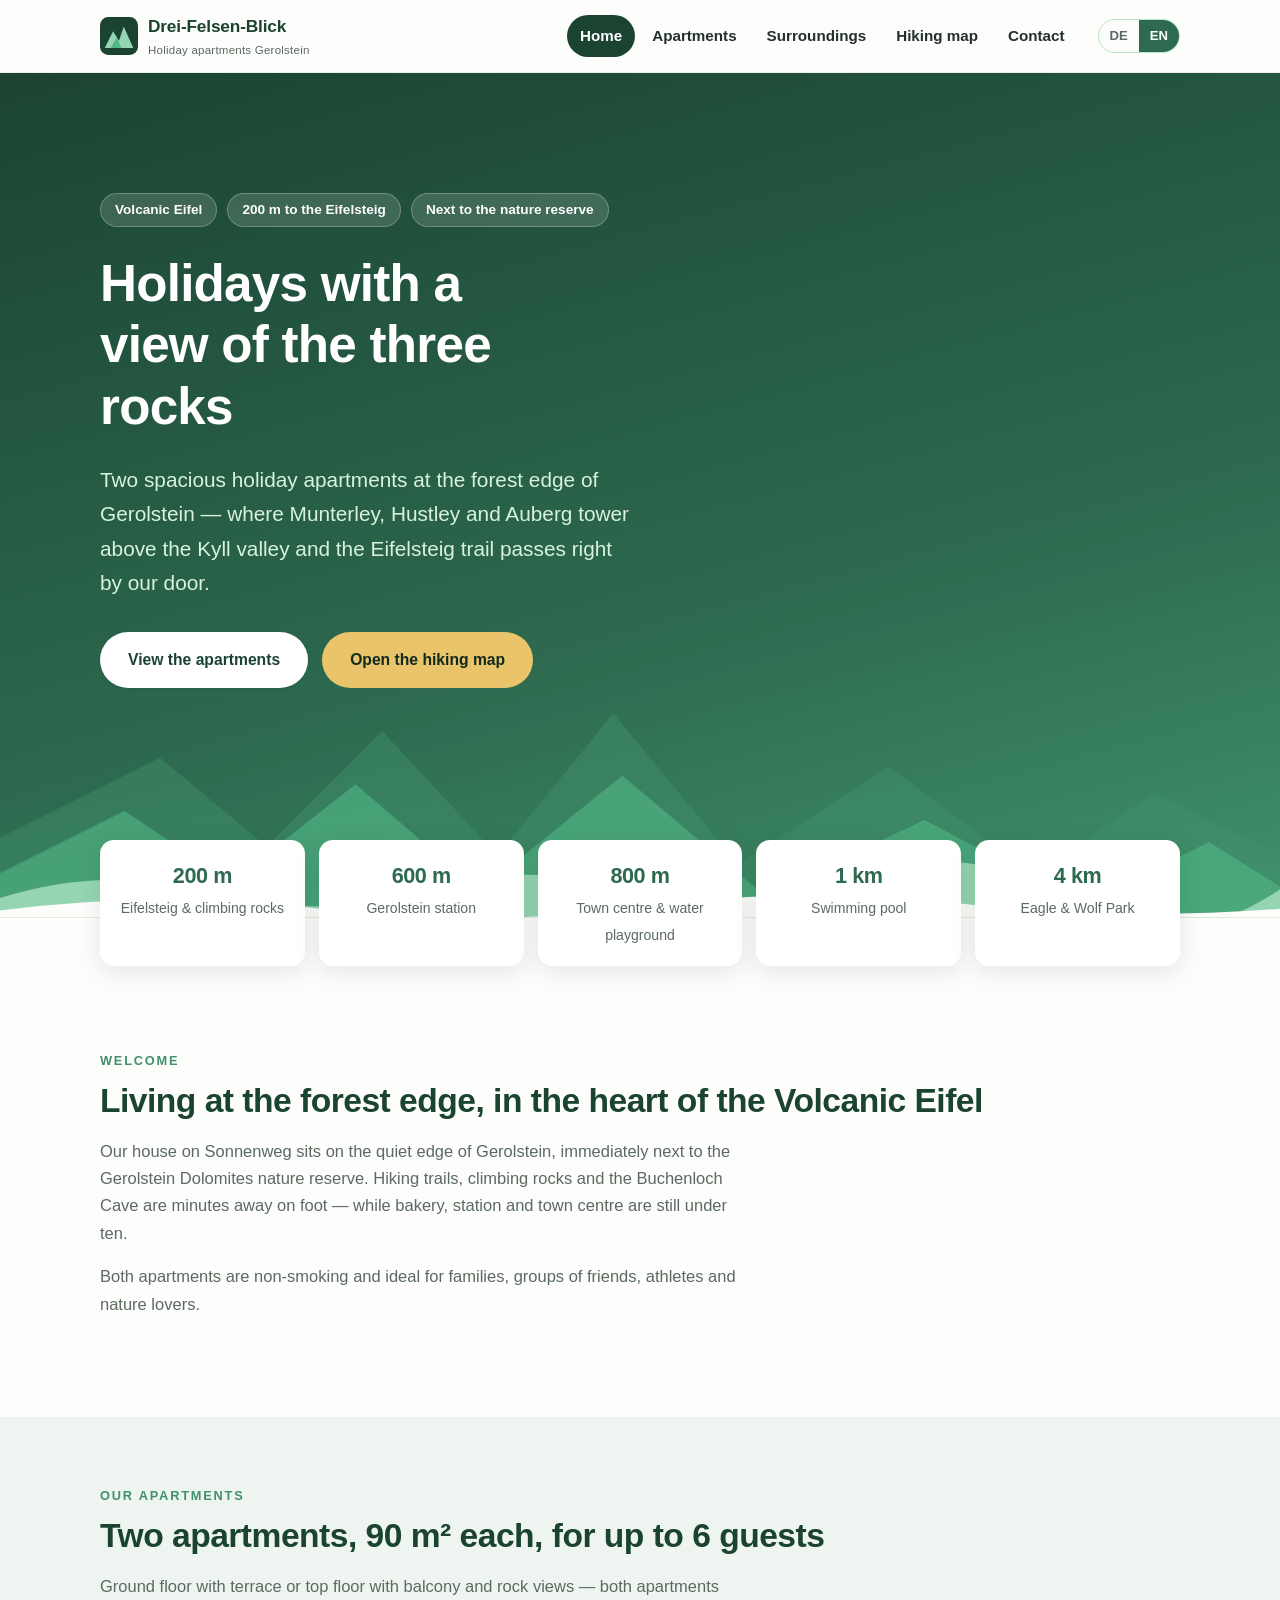
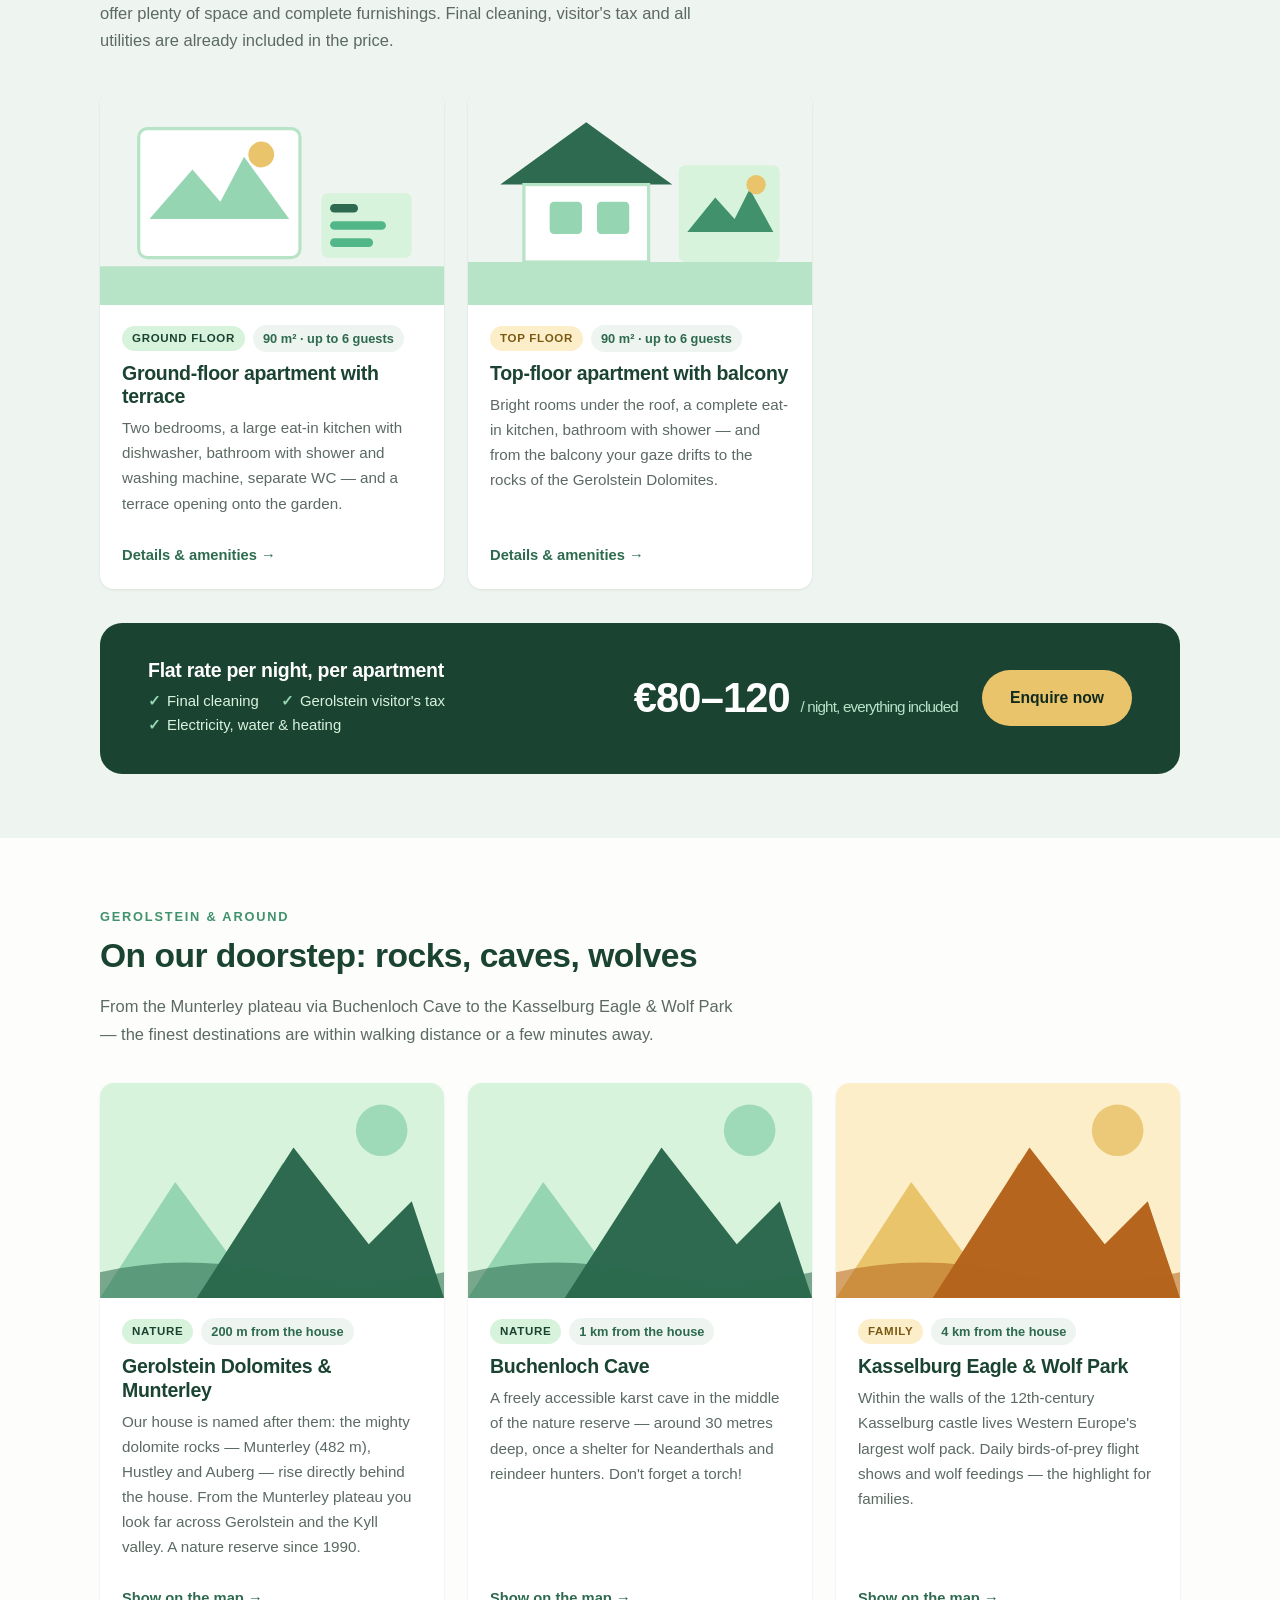
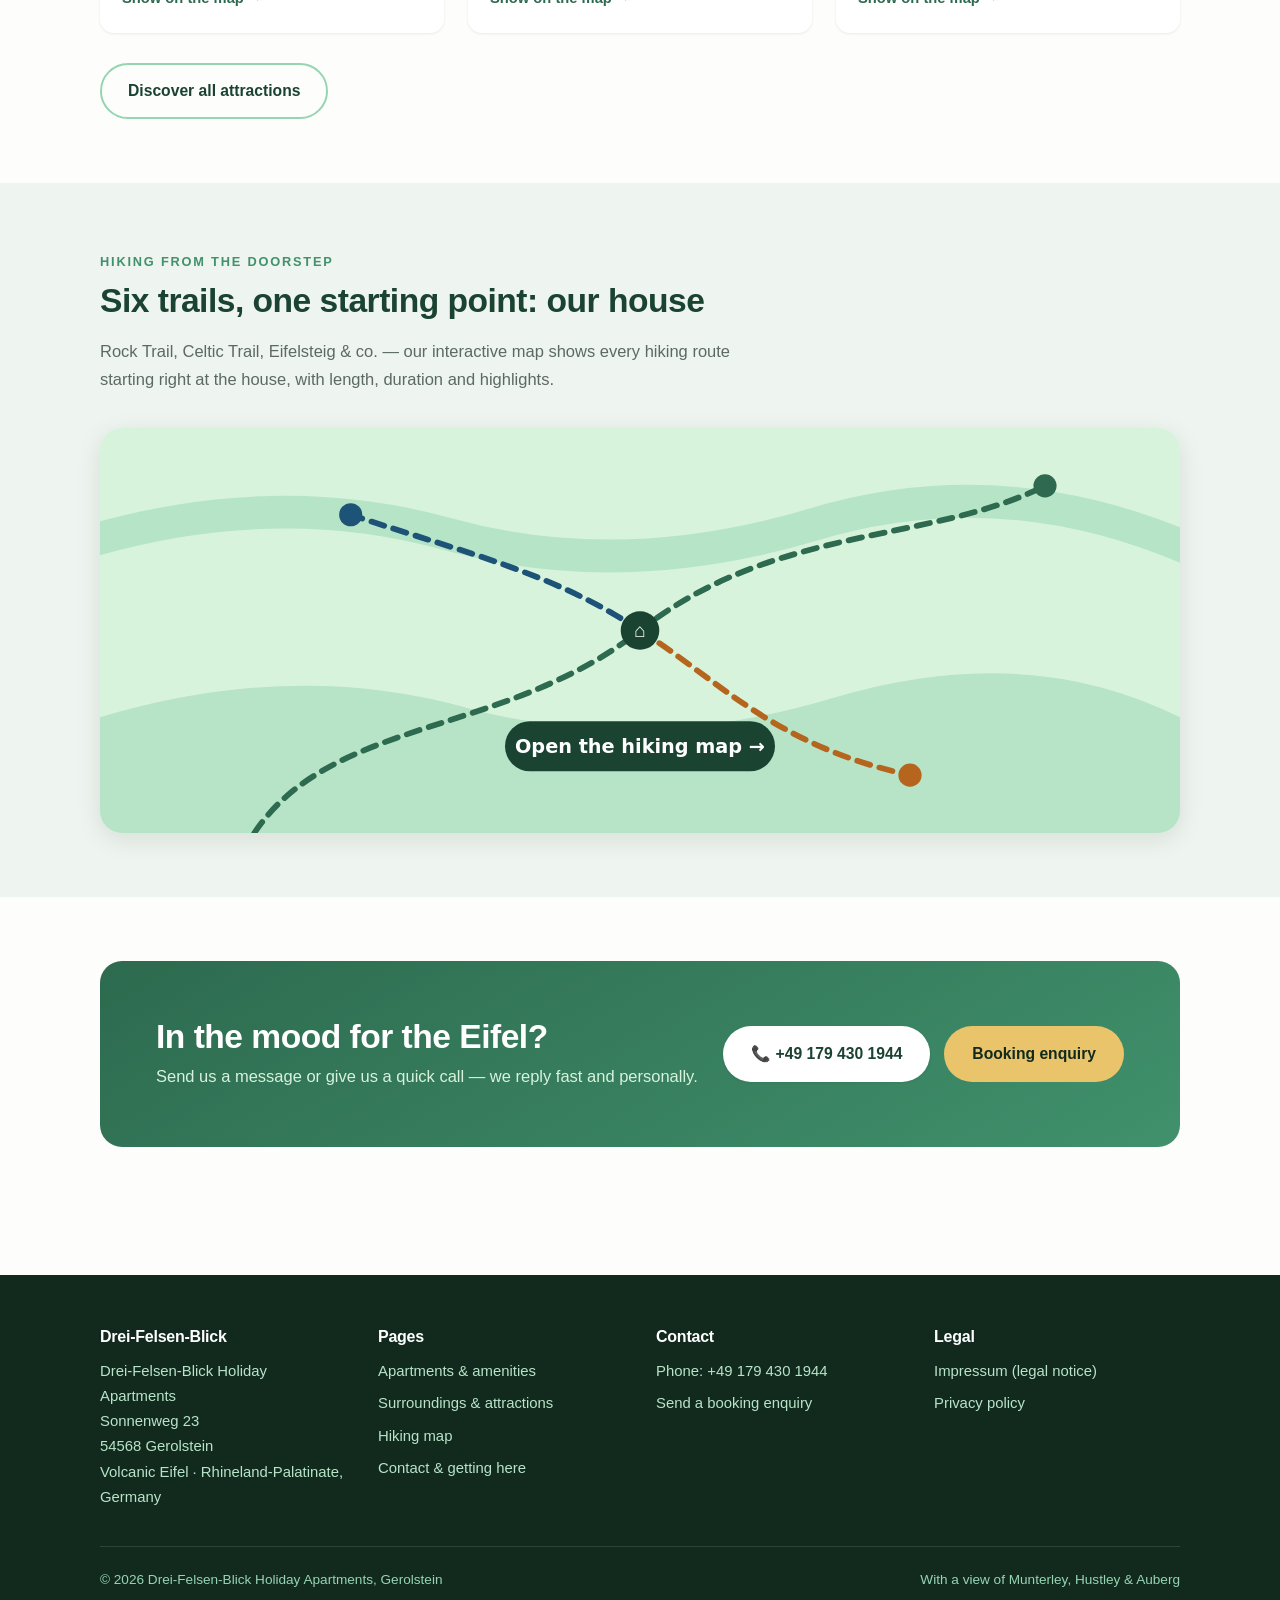
==== en/index.html @ bd25a384 "Redesign as bilingual green-themed static site with hiking map - Green nature design system (assets/" ====
<!DOCTYPE html>
<html lang="en">
<head>
<meta charset="utf-8">
<meta name="viewport" content="width=device-width, initial-scale=1">
<title>Drei-Felsen-Blick · Holiday Apartments Gerolstein / Volcanic Eifel</title>
<meta name="description" content="Two spacious holiday apartments (90 m² each, up to 6 guests) at the forest edge of Gerolstein — right next to the Gerolstein Dolomites nature reserve, 200 m from the Eifelsteig trail.">
<link rel="alternate" hreflang="de" href="../index.html">
<link rel="alternate" hreflang="en" href="index.html">
<link rel="icon" href="data:image/svg+xml,%3Csvg xmlns='http://www.w3.org/2000/svg' viewBox='0 0 32 32'%3E%3Crect width='32' height='32' rx='7' fill='%231b4332'/%3E%3Cpath d='M4 26 L11 12 L16 20 L20 8 L28 26 Z' fill='%2395d5b2'/%3E%3C/svg%3E">
<link rel="stylesheet" href="../assets/css/style.css">
</head>
<body>
<a class="skip-link" href="#main">Skip to content</a>

<header class="site-header">
  <div class="container header-inner">
    <a class="brand" href="index.html" aria-label="Drei-Felsen-Blick — home">
      <svg viewBox="0 0 32 32" aria-hidden="true"><rect width="32" height="32" rx="7" fill="#1b4332"/><path d="M4 26 L11 12 L16 20 L20 8 L28 26 Z" fill="#95d5b2"/><path d="M9 26 L14 17 L18 26 Z" fill="#52b788"/></svg>
      <span>Drei-Felsen-Blick<small>Holiday apartments Gerolstein</small></span>
    </a>
    <button class="nav-toggle" aria-label="Open menu" aria-expanded="false">
      <span></span><span></span><span></span>
    </button>
    <nav class="main-nav" aria-label="Main navigation">
      <a href="index.html" class="active">Home</a>
      <a href="apartments.html">Apartments</a>
      <a href="surroundings.html">Surroundings</a>
      <a href="hiking-map.html">Hiking map</a>
      <a href="contact.html">Contact</a>
    </nav>
    <div class="lang-switch" aria-label="Choose language">
      <a href="../index.html" lang="de" hreflang="de">DE</a>
      <span class="current">EN</span>
    </div>
  </div>
</header>

<main id="main">

  <!-- Hero -->
  <div class="hero">
    <div class="hero-inner">
      <div class="hero-badges">
        <span>Volcanic Eifel</span>
        <span>200 m to the Eifelsteig</span>
        <span>Next to the nature reserve</span>
      </div>
      <h1>Holidays with a view of the three rocks</h1>
      <p class="tagline">Two spacious holiday apartments at the forest edge of Gerolstein — where Munterley, Hustley and Auberg tower above the Kyll valley and the Eifelsteig trail passes right by our door.</p>
      <div class="hero-cta">
        <a class="btn btn-light" href="apartments.html">View the apartments</a>
        <a class="btn btn-sand" href="hiking-map.html">Open the hiking map</a>
      </div>
    </div>
    <div class="hero-scenery" aria-hidden="true">
      <svg viewBox="0 0 1440 300" preserveAspectRatio="xMidYMax slice">
        <path d="M0 300 L0 210 L180 120 L300 220 L430 90 L560 230 L690 70 L830 240 L1000 130 L1160 250 L1300 160 L1440 230 L1440 300 Z" fill="#40916c" opacity="0.45"/>
        <path d="M0 300 L0 250 L140 180 L260 260 L400 150 L540 270 L700 140 L860 275 L1040 190 L1220 285 L1360 215 L1440 265 L1440 300 Z" fill="#52b788" opacity="0.6"/>
        <path d="M0 300 L0 278 Q120 240 240 272 T480 268 T720 275 T960 262 T1200 278 T1440 268 L1440 300 Z" fill="#95d5b2"/>
        <path d="M0 300 L0 292 Q180 268 360 290 T720 288 T1080 284 T1440 290 L1440 300 Z" fill="#fdfdfb"/>
      </svg>
    </div>
  </div>

  <!-- Distances at a glance -->
  <section style="padding-top:0;">
    <div class="container">
      <div class="distance-strip">
        <div class="tile"><strong>200 m</strong><span>Eifelsteig &amp; climbing rocks</span></div>
        <div class="tile"><strong>600 m</strong><span>Gerolstein station</span></div>
        <div class="tile"><strong>800 m</strong><span>Town centre &amp; water playground</span></div>
        <div class="tile"><strong>1 km</strong><span>Swimming pool</span></div>
        <div class="tile"><strong>4 km</strong><span>Eagle &amp; Wolf Park</span></div>
      </div>
    </div>
  </section>

  <!-- Welcome -->
  <section style="padding-top:16px;">
    <div class="container">
      <span class="eyebrow">Welcome</span>
      <h2>Living at the forest edge, in the heart of the Volcanic Eifel</h2>
      <div class="section-intro">
        <p>Our house on Sonnenweg sits on the quiet edge of Gerolstein, immediately next to the Gerolstein Dolomites nature reserve. Hiking trails, climbing rocks and the Buchenloch Cave are minutes away on foot — while bakery, station and town centre are still under ten.</p>
        <p>Both apartments are non-smoking and ideal for families, groups of friends, athletes and nature lovers.</p>
      </div>
    </div>
  </section>

  <!-- Apartment teasers -->
  <section class="alt-bg">
    <div class="container">
      <span class="eyebrow">Our apartments</span>
      <h2>Two apartments, 90 m² each, for up to 6 guests</h2>
      <p class="section-intro">Ground floor with terrace or top floor with balcony and rock views — both apartments offer plenty of space and complete furnishings. Final cleaning, visitor's tax and all utilities are already included in the price.</p>
      <div class="card-grid" style="grid-template-columns:repeat(auto-fill,minmax(320px,1fr));">
        <article class="card">
          <div class="card-media">
            <svg viewBox="0 0 320 200" aria-label="Illustration: ground-floor apartment with terrace" role="img" preserveAspectRatio="xMidYMid slice">
              <rect width="320" height="200" fill="#eef4ef"/>
              <rect x="36" y="36" width="150" height="120" rx="8" fill="#fff" stroke="#b7e4c7" stroke-width="3"/>
              <path d="M46 120 L86 74 L112 104 L134 62 L176 120 Z" fill="#95d5b2"/>
              <circle cx="150" cy="60" r="12" fill="#e9c46a"/>
              <rect x="206" y="96" width="84" height="60" rx="6" fill="#d8f3dc"/>
              <rect x="214" y="106" width="26" height="8" rx="4" fill="#2d6a4f"/>
              <rect x="214" y="122" width="52" height="8" rx="4" fill="#52b788"/>
              <rect x="214" y="138" width="40" height="8" rx="4" fill="#52b788"/>
              <rect x="0" y="164" width="320" height="36" fill="#b7e4c7"/>
            </svg>
          </div>
          <div class="card-body">
            <div class="card-meta"><span class="badge natur">Ground floor</span><span class="distance-tag">90 m² · up to 6 guests</span></div>
            <h3>Ground-floor apartment with terrace</h3>
            <p>Two bedrooms, a large eat-in kitchen with dishwasher, bathroom with shower and washing machine, separate WC — and a terrace opening onto the garden.</p>
            <a class="card-link" href="apartments.html#ground-floor">Details &amp; amenities</a>
          </div>
        </article>
        <article class="card">
          <div class="card-media">
            <svg viewBox="0 0 320 200" aria-label="Illustration: top-floor apartment with balcony" role="img" preserveAspectRatio="xMidYMid slice">
              <rect width="320" height="200" fill="#eef4ef"/>
              <path d="M30 88 L110 30 L190 88 Z" fill="#2d6a4f"/>
              <rect x="52" y="88" width="116" height="72" fill="#fff" stroke="#b7e4c7" stroke-width="3"/>
              <rect x="76" y="104" width="30" height="30" rx="4" fill="#95d5b2"/>
              <rect x="120" y="104" width="30" height="30" rx="4" fill="#95d5b2"/>
              <rect x="196" y="70" width="94" height="90" rx="6" fill="#d8f3dc"/>
              <path d="M204 132 L230 100 L248 120 L262 92 L284 132 Z" fill="#40916c"/>
              <circle cx="268" cy="88" r="9" fill="#e9c46a"/>
              <rect x="0" y="160" width="320" height="40" fill="#b7e4c7"/>
            </svg>
          </div>
          <div class="card-body">
            <div class="card-meta"><span class="badge familie">Top floor</span><span class="distance-tag">90 m² · up to 6 guests</span></div>
            <h3>Top-floor apartment with balcony</h3>
            <p>Bright rooms under the roof, a complete eat-in kitchen, bathroom with shower — and from the balcony your gaze drifts to the rocks of the Gerolstein Dolomites.</p>
            <a class="card-link" href="apartments.html#top-floor">Details &amp; amenities</a>
          </div>
        </article>
      </div>
      <div style="margin-top:34px;">
        <div class="price-box">
          <div>
            <h3>Flat rate per night, per apartment</h3>
            <ul>
              <li>Final cleaning</li>
              <li>Gerolstein visitor's tax</li>
              <li>Electricity, water &amp; heating</li>
            </ul>
          </div>
          <div class="price">€80–120 <small>/ night, everything included</small></div>
          <a class="btn btn-sand" href="contact.html">Enquire now</a>
        </div>
      </div>
    </div>
  </section>

  <!-- Attractions teaser -->
  <section>
    <div class="container">
      <span class="eyebrow">Gerolstein &amp; around</span>
      <h2>On our doorstep: rocks, caves, wolves</h2>
      <p class="section-intro">From the Munterley plateau via Buchenloch Cave to the Kasselburg Eagle &amp; Wolf Park — the finest destinations are within walking distance or a few minutes away.</p>
      <div id="attraction-teaser"></div>
      <div style="margin-top:30px;">
        <a class="btn btn-outline" href="surroundings.html">Discover all attractions</a>
      </div>
    </div>
  </section>

  <!-- Hiking map teaser -->
  <section class="alt-bg">
    <div class="container">
      <span class="eyebrow">Hiking from the doorstep</span>
      <h2>Six trails, one starting point: our house</h2>
      <p class="section-intro">Rock Trail, Celtic Trail, Eifelsteig &amp; co. — our interactive map shows every hiking route starting right at the house, with length, duration and highlights.</p>
      <a class="map-teaser" href="hiking-map.html" aria-label="Open the interactive hiking map">
        <svg viewBox="0 0 1120 420" role="img" aria-label="Stylised hiking map" preserveAspectRatio="xMidYMid slice">
          <rect width="1120" height="420" fill="#d8f3dc"/>
          <path d="M0 300 Q200 240 380 290 T760 280 T1120 300 L1120 420 L0 420 Z" fill="#b7e4c7"/>
          <path d="M-20 120 Q180 60 360 110 T740 100 T1140 130" fill="none" stroke="#95d5b2" stroke-width="34" opacity="0.5"/>
          <path d="M160 420 C 240 300, 420 320, 560 210 S 860 120, 980 60" fill="none" stroke="#2d6a4f" stroke-width="6" stroke-dasharray="14 10" stroke-linecap="round"/>
          <path d="M560 210 C 640 260, 700 330, 840 360" fill="none" stroke="#b5651d" stroke-width="6" stroke-dasharray="14 10" stroke-linecap="round"/>
          <path d="M560 210 C 470 150, 380 130, 260 90" fill="none" stroke="#1e5378" stroke-width="6" stroke-dasharray="14 10" stroke-linecap="round"/>
          <circle cx="560" cy="210" r="20" fill="#1b4332"/>
          <text x="560" y="217" text-anchor="middle" font-size="20" fill="#fff">⌂</text>
          <circle cx="980" cy="60" r="12" fill="#2d6a4f"/>
          <circle cx="840" cy="360" r="12" fill="#b5651d"/>
          <circle cx="260" cy="90" r="12" fill="#1e5378"/>
          <g transform="translate(560,330)">
            <rect x="-140" y="-26" width="280" height="52" rx="26" fill="#1b4332"/>
            <text x="0" y="7" text-anchor="middle" font-size="20" font-weight="700" fill="#fff" font-family="system-ui, sans-serif">Open the hiking map →</text>
          </g>
        </svg>
      </a>
    </div>
  </section>

  <!-- Contact CTA -->
  <section>
    <div class="container">
      <div class="cta-band">
        <div>
          <h2>In the mood for the Eifel?</h2>
          <p>Send us a message or give us a quick call — we reply fast and personally.</p>
        </div>
        <div style="display:flex;gap:14px;flex-wrap:wrap;">
          <a class="btn btn-light" href="tel:+491794301944">📞 +49 179 430 1944</a>
          <a class="btn btn-sand" href="contact.html">Booking enquiry</a>
        </div>
      </div>
    </div>
  </section>

</main>

<footer class="site-footer">
  <div class="container">
    <div class="footer-grid">
      <div>
        <h4>Drei-Felsen-Blick</h4>
        <address>
          Drei-Felsen-Blick Holiday Apartments<br>
          Sonnenweg 23<br>
          54568 Gerolstein<br>
          Volcanic Eifel · Rhineland-Palatinate, Germany
        </address>
      </div>
      <div>
        <h4>Pages</h4>
        <ul>
          <li><a href="apartments.html">Apartments &amp; amenities</a></li>
          <li><a href="surroundings.html">Surroundings &amp; attractions</a></li>
          <li><a href="hiking-map.html">Hiking map</a></li>
          <li><a href="contact.html">Contact &amp; getting here</a></li>
        </ul>
      </div>
      <div>
        <h4>Contact</h4>
        <ul>
          <li><a href="tel:+491794301944">Phone: +49 179 430 1944</a></li>
          <li><a href="contact.html">Send a booking enquiry</a></li>
        </ul>
      </div>
      <div>
        <h4>Legal</h4>
        <ul>
          <li><a href="../impressum.html">Impressum (legal notice)</a></li>
          <li><a href="../datenschutz.html">Privacy policy</a></li>
        </ul>
      </div>
    </div>
    <div class="footer-bottom">
      <span>© <span data-year>2026</span> Drei-Felsen-Blick Holiday Apartments, Gerolstein</span>
      <span>With a view of Munterley, Hustley &amp; Auberg</span>
    </div>
  </div>
</footer>

<script src="../assets/js/data.js"></script>
<script src="../assets/js/main.js"></script>
<script>
  renderAttractions("attraction-teaser", "hiking-map.html", ["dolomiten", "kasselburg", "buchenloch"], false);
</script>
</body>
</html>
---- assets/css/style.css ----
/* ==========================================================================
   Drei-Felsen-Blick — Design System
   Green nature theme · no external fonts · mobile-first
   ========================================================================== */

:root {
  /* Farbwelt */
  --forest-950: #122a1e;
  --forest-900: #1b4332;
  --forest-700: #2d6a4f;
  --forest-600: #40916c;
  --forest-500: #52b788;
  --forest-300: #95d5b2;
  --forest-200: #b7e4c7;
  --forest-100: #d8f3dc;
  --sage-50:   #f3f7f4;
  --sage-100:  #eef4ef;
  --sand-400:  #e9c46a;
  --sand-500:  #d4a941;
  --stone-700: #4a5450;
  --stone-500: #6b7671;
  --paper:     #fdfdfb;

  --text:       #22312a;
  --text-muted: #5b6a62;

  --font-sans: -apple-system, BlinkMacSystemFont, "Segoe UI", Roboto,
               "Helvetica Neue", Arial, sans-serif;

  --radius-s: 8px;
  --radius-m: 14px;
  --radius-l: 22px;

  --shadow-s: 0 1px 3px rgba(18, 42, 30, 0.08);
  --shadow-m: 0 6px 24px rgba(18, 42, 30, 0.10);
  --shadow-l: 0 16px 48px rgba(18, 42, 30, 0.16);

  --container: 1120px;
  --header-h: 72px;
}

/* --------------------------------------------------------------------------
   Reset & Basis
   -------------------------------------------------------------------------- */
*, *::before, *::after { box-sizing: border-box; }

html { scroll-behavior: smooth; scroll-padding-top: calc(var(--header-h) + 16px); }

body {
  margin: 0;
  font-family: var(--font-sans);
  font-size: 16.5px;
  line-height: 1.65;
  color: var(--text);
  background: var(--paper);
  -webkit-font-smoothing: antialiased;
}

img, svg { max-width: 100%; display: block; }

h1, h2, h3, h4 {
  line-height: 1.2;
  color: var(--forest-900);
  margin: 0 0 0.5em;
  letter-spacing: -0.015em;
}
h1 { font-size: clamp(2rem, 5vw, 3.2rem); }
h2 { font-size: clamp(1.5rem, 3.4vw, 2.1rem); }
h3 { font-size: 1.22rem; }

p { margin: 0 0 1em; }
a { color: var(--forest-700); }
a:hover { color: var(--forest-600); }

.container {
  max-width: var(--container);
  margin: 0 auto;
  padding: 0 20px;
}

section { padding: 64px 0; }

.section-intro {
  max-width: 640px;
  color: var(--text-muted);
  margin-bottom: 2.2rem;
}

.eyebrow {
  display: inline-block;
  font-size: 0.8rem;
  font-weight: 700;
  letter-spacing: 0.14em;
  text-transform: uppercase;
  color: var(--forest-600);
  margin-bottom: 0.6rem;
}

.alt-bg { background: var(--sage-100); }

/* --------------------------------------------------------------------------
   Header & Navigation
   -------------------------------------------------------------------------- */
.site-header {
  position: sticky;
  top: 0;
  z-index: 1100;
  background: rgba(253, 253, 251, 0.92);
  backdrop-filter: blur(10px);
  border-bottom: 1px solid rgba(27, 67, 50, 0.08);
}

.header-inner {
  height: var(--header-h);
  display: flex;
  align-items: center;
  gap: 20px;
}

.brand {
  display: flex;
  align-items: center;
  gap: 10px;
  text-decoration: none;
  color: var(--forest-900);
  font-weight: 800;
  font-size: 1.08rem;
  letter-spacing: -0.01em;
  margin-right: auto;
  white-space: nowrap;
}
.brand svg { width: 38px; height: 38px; flex: none; }
.brand small {
  display: block;
  font-weight: 500;
  font-size: 0.72rem;
  color: var(--text-muted);
  letter-spacing: 0.02em;
}

.main-nav { display: flex; align-items: center; gap: 4px; }
.main-nav a {
  text-decoration: none;
  color: var(--text);
  font-weight: 600;
  font-size: 0.95rem;
  padding: 8px 13px;
  border-radius: 999px;
  transition: background 0.15s ease, color 0.15s ease;
}
.main-nav a:hover { background: var(--forest-100); color: var(--forest-900); }
.main-nav a.active { background: var(--forest-900); color: #fff; }

.lang-switch {
  display: flex;
  align-items: center;
  border: 1.5px solid var(--forest-200);
  border-radius: 999px;
  overflow: hidden;
  flex: none;
}
.lang-switch a, .lang-switch span {
  padding: 5px 11px;
  font-size: 0.82rem;
  font-weight: 700;
  text-decoration: none;
  color: var(--text-muted);
}
.lang-switch .current { background: var(--forest-700); color: #fff; }

.nav-toggle {
  display: none;
  background: none;
  border: 0;
  padding: 10px;
  cursor: pointer;
}
.nav-toggle span {
  display: block;
  width: 24px;
  height: 2.5px;
  border-radius: 2px;
  background: var(--forest-900);
  margin: 5px 0;
  transition: transform 0.2s ease, opacity 0.2s ease;
}

@media (max-width: 900px) {
  .nav-toggle { display: block; }
  .main-nav {
    position: absolute;
    top: var(--header-h);
    left: 0;
    right: 0;
    flex-direction: column;
    align-items: stretch;
    background: var(--paper);
    border-bottom: 1px solid rgba(27, 67, 50, 0.1);
    box-shadow: var(--shadow-m);
    padding: 12px 20px 18px;
    display: none;
  }
  .main-nav.open { display: flex; }
  .main-nav a { padding: 12px 14px; border-radius: var(--radius-s); }
  body.nav-open .nav-toggle span:nth-child(1) { transform: translateY(7.5px) rotate(45deg); }
  body.nav-open .nav-toggle span:nth-child(2) { opacity: 0; }
  body.nav-open .nav-toggle span:nth-child(3) { transform: translateY(-7.5px) rotate(-45deg); }
}

@media (max-width: 480px) {
  .header-inner { gap: 10px; }
  .brand small { display: none; }
}

/* --------------------------------------------------------------------------
   Buttons
   -------------------------------------------------------------------------- */
.btn {
  display: inline-flex;
  align-items: center;
  gap: 8px;
  padding: 13px 26px;
  border-radius: 999px;
  font-weight: 700;
  font-size: 0.98rem;
  text-decoration: none;
  border: 2px solid transparent;
  cursor: pointer;
  transition: transform 0.12s ease, box-shadow 0.12s ease, background 0.15s ease;
}
.btn:hover { transform: translateY(-1px); }

.btn-primary { background: var(--forest-700); color: #fff; box-shadow: var(--shadow-s); }
.btn-primary:hover { background: var(--forest-600); color: #fff; box-shadow: var(--shadow-m); }

.btn-light { background: #fff; color: var(--forest-900); box-shadow: var(--shadow-s); }
.btn-light:hover { color: var(--forest-700); box-shadow: var(--shadow-m); }

.btn-outline { border-color: var(--forest-300); color: var(--forest-900); background: transparent; }
.btn-outline:hover { background: var(--forest-100); color: var(--forest-900); }

.btn-sand { background: var(--sand-400); color: var(--forest-950); }
.btn-sand:hover { background: var(--sand-500); color: var(--forest-950); }

/* --------------------------------------------------------------------------
   Hero
   -------------------------------------------------------------------------- */
.hero {
  position: relative;
  color: #fff;
  background: linear-gradient(165deg, var(--forest-900) 0%, var(--forest-700) 62%, var(--forest-600) 100%);
  overflow: hidden;
  padding: 0;
}
.hero-inner {
  position: relative;
  z-index: 2;
  padding: clamp(64px, 10vw, 120px) 20px clamp(150px, 20vw, 230px);
  max-width: var(--container);
  margin: 0 auto;
}
.hero h1 { color: #fff; max-width: 15ch; }
.hero .tagline {
  font-size: clamp(1.05rem, 2vw, 1.3rem);
  max-width: 46ch;
  color: var(--forest-100);
  margin-bottom: 2rem;
}
.hero-cta { display: flex; flex-wrap: wrap; gap: 14px; }
.hero-scenery {
  position: absolute;
  inset: auto 0 0 0;
  z-index: 1;
  pointer-events: none;
}
.hero-scenery svg { width: 100%; height: auto; display: block; }

.hero-badges {
  display: flex;
  flex-wrap: wrap;
  gap: 10px;
  margin-bottom: 1.6rem;
}
.hero-badges span {
  background: rgba(255, 255, 255, 0.14);
  border: 1px solid rgba(255, 255, 255, 0.25);
  padding: 5px 14px;
  border-radius: 999px;
  font-size: 0.85rem;
  font-weight: 600;
}

/* Kompakter Seitenkopf für Unterseiten */
.page-hero {
  background: linear-gradient(160deg, var(--forest-900), var(--forest-700));
  color: #fff;
  padding: 56px 0 48px;
}
.page-hero h1 { color: #fff; margin-bottom: 0.3em; }
.page-hero p { color: var(--forest-100); max-width: 60ch; margin: 0; }

/* --------------------------------------------------------------------------
   Distanz-Leiste ("Alles in der Nähe")
   -------------------------------------------------------------------------- */
.distance-strip {
  display: grid;
  grid-template-columns: repeat(auto-fit, minmax(150px, 1fr));
  gap: 14px;
  margin-top: -78px;
  position: relative;
  z-index: 3;
}
.distance-strip .tile {
  background: #fff;
  border-radius: var(--radius-m);
  box-shadow: var(--shadow-m);
  padding: 18px 16px;
  text-align: center;
}
.distance-strip .tile strong {
  display: block;
  font-size: 1.35rem;
  color: var(--forest-700);
  letter-spacing: -0.02em;
}
.distance-strip .tile span { font-size: 0.88rem; color: var(--text-muted); }

/* --------------------------------------------------------------------------
   Karten / Grids
   -------------------------------------------------------------------------- */
.card-grid {
  display: grid;
  gap: 24px;
  grid-template-columns: repeat(auto-fill, minmax(300px, 1fr));
}

.card {
  background: #fff;
  border-radius: var(--radius-m);
  box-shadow: var(--shadow-s);
  overflow: hidden;
  display: flex;
  flex-direction: column;
  transition: transform 0.15s ease, box-shadow 0.15s ease;
}
.card:hover { transform: translateY(-3px); box-shadow: var(--shadow-m); }

.card-media { aspect-ratio: 16 / 10; position: relative; overflow: hidden; }
.card-media svg, .card-media img { width: 100%; height: 100%; object-fit: cover; }

.card-body { padding: 20px 22px 22px; display: flex; flex-direction: column; flex: 1; }
.card-body h3 { margin-bottom: 0.35em; }
.card-body p { color: var(--text-muted); font-size: 0.95rem; flex: 1; }

.card-meta {
  display: flex;
  flex-wrap: wrap;
  gap: 8px;
  margin-bottom: 10px;
  align-items: center;
}

.badge {
  display: inline-block;
  font-size: 0.72rem;
  font-weight: 700;
  letter-spacing: 0.06em;
  text-transform: uppercase;
  padding: 3px 10px;
  border-radius: 999px;
  background: var(--forest-100);
  color: var(--forest-900);
}
.badge.natur   { background: var(--forest-100); color: var(--forest-900); }
.badge.familie { background: #fdeeca; color: #7a5a12; }
.badge.kultur  { background: #e6e2f5; color: #453a78; }
.badge.aktiv   { background: #dcecf7; color: #1e5378; }

.distance-tag {
  font-size: 0.8rem;
  font-weight: 600;
  color: var(--forest-700);
  background: var(--sage-100);
  padding: 3px 10px;
  border-radius: 999px;
  white-space: nowrap;
}

.card-link {
  font-weight: 700;
  font-size: 0.92rem;
  text-decoration: none;
  margin-top: 12px;
}
.card-link::after { content: " →"; }

/* Filter-Pillen (Umgebung) */
.filter-bar { display: flex; flex-wrap: wrap; gap: 10px; margin-bottom: 28px; }
.filter-bar button {
  border: 1.5px solid var(--forest-200);
  background: #fff;
  color: var(--forest-900);
  font-weight: 600;
  font-size: 0.9rem;
  font-family: inherit;
  padding: 8px 18px;
  border-radius: 999px;
  cursor: pointer;
  transition: background 0.15s ease;
}
.filter-bar button:hover { background: var(--forest-100); }
.filter-bar button.active { background: var(--forest-900); border-color: var(--forest-900); color: #fff; }

/* --------------------------------------------------------------------------
   Wohnungen
   -------------------------------------------------------------------------- */
.apartment {
  display: grid;
  gap: 36px;
  align-items: start;
  grid-template-columns: 1fr;
}
@media (min-width: 880px) {
  .apartment { grid-template-columns: 1.05fr 0.95fr; }
  .apartment.flip > .apartment-media { order: 2; }
}
.apartment-media {
  border-radius: var(--radius-l);
  overflow: hidden;
  box-shadow: var(--shadow-m);
}
.apartment-media svg, .apartment-media img { width: 100%; height: auto; }

.facts-row { display: flex; flex-wrap: wrap; gap: 10px; margin: 14px 0 20px; }
.facts-row span {
  background: var(--sage-100);
  border-radius: 999px;
  padding: 6px 15px;
  font-size: 0.88rem;
  font-weight: 600;
  color: var(--forest-900);
}

.amenities {
  list-style: none;
  margin: 0 0 22px;
  padding: 0;
  display: grid;
  gap: 9px 20px;
  grid-template-columns: repeat(auto-fit, minmax(215px, 1fr));
}
.amenities li { display: flex; gap: 10px; align-items: baseline; font-size: 0.96rem; }
.amenities li::before {
  content: "✓";
  color: var(--forest-600);
  font-weight: 800;
  flex: none;
}

/* Preisbox */
.price-box {
  background: var(--forest-900);
  color: #fff;
  border-radius: var(--radius-l);
  padding: 36px clamp(24px, 4vw, 48px);
  display: grid;
  gap: 24px;
  align-items: center;
}
@media (min-width: 780px) { .price-box { grid-template-columns: auto 1fr auto; } }
.price-box h3 { color: #fff; margin: 0; }
.price-box .price {
  font-size: clamp(1.9rem, 4vw, 2.6rem);
  font-weight: 800;
  letter-spacing: -0.02em;
  white-space: nowrap;
}
.price-box .price small { font-size: 0.95rem; font-weight: 500; color: var(--forest-200); }
.price-box ul { margin: 6px 0 0; padding: 0; list-style: none; color: var(--forest-100); font-size: 0.93rem; }
.price-box ul li { display: inline-flex; align-items: baseline; gap: 6px; margin-right: 18px; }
.price-box ul li::before { content: "✓"; color: var(--forest-300); font-weight: 800; }

/* Galerie */
.gallery-grid {
  display: grid;
  gap: 14px;
  grid-template-columns: repeat(auto-fill, minmax(220px, 1fr));
}
.gallery-grid figure {
  margin: 0;
  border-radius: var(--radius-m);
  overflow: hidden;
  box-shadow: var(--shadow-s);
  background: #fff;
}
.gallery-grid figure > * { aspect-ratio: 4 / 3; width: 100%; object-fit: cover; }
.gallery-grid figcaption {
  aspect-ratio: auto;
  font-size: 0.82rem;
  color: var(--text-muted);
  padding: 8px 12px 10px;
}

/* --------------------------------------------------------------------------
   Wanderkarte
   -------------------------------------------------------------------------- */
.map-layout {
  display: grid;
  gap: 22px;
  grid-template-columns: 1fr;
}
@media (min-width: 1000px) {
  .map-layout { grid-template-columns: 360px 1fr; align-items: start; }
  .map-stage { position: sticky; top: calc(var(--header-h) + 16px); }
}

.map-stage {
  border-radius: var(--radius-l);
  overflow: hidden;
  box-shadow: var(--shadow-m);
  background: var(--forest-100);
}
#map { height: min(72vh, 680px); min-height: 420px; width: 100%; }

.map-note {
  font-size: 0.82rem;
  color: var(--text-muted);
  padding: 10px 16px;
  background: #fff;
  border-top: 1px solid var(--sage-100);
}

.route-list { display: flex; flex-direction: column; gap: 12px; }

.route-card {
  background: #fff;
  border: 1.5px solid transparent;
  border-radius: var(--radius-m);
  box-shadow: var(--shadow-s);
  padding: 16px 18px;
  cursor: pointer;
  transition: border-color 0.15s ease, box-shadow 0.15s ease;
}
.route-card:hover { box-shadow: var(--shadow-m); }
.route-card.active { border-color: var(--route-color, var(--forest-600)); }

.route-card-head { display: flex; align-items: center; gap: 10px; }
.route-swatch {
  width: 14px; height: 14px;
  border-radius: 4px;
  flex: none;
  background: var(--route-color, var(--forest-600));
}
.route-card-head h3 { margin: 0; font-size: 1.02rem; flex: 1; }
.route-card-head input { width: 18px; height: 18px; accent-color: var(--forest-700); cursor: pointer; }

.route-stats {
  display: flex;
  flex-wrap: wrap;
  gap: 6px 14px;
  font-size: 0.82rem;
  font-weight: 600;
  color: var(--text-muted);
  margin: 8px 0 6px;
}
.route-card p { font-size: 0.88rem; color: var(--text-muted); margin: 0; }
.route-card .route-gpx { font-size: 0.82rem; font-weight: 700; }

.difficulty { display: inline-block; padding: 1px 9px; border-radius: 999px; font-size: 0.75rem; }
.difficulty.leicht  { background: var(--forest-100); color: var(--forest-900); }
.difficulty.mittel  { background: #fdeeca; color: #7a5a12; }

/* Marker-Popups */
.leaflet-popup-content-wrapper { border-radius: var(--radius-s); box-shadow: var(--shadow-m); }
.leaflet-popup-content { font-family: var(--font-sans); font-size: 0.9rem; line-height: 1.5; }
.leaflet-popup-content h4 { margin: 0 0 4px; font-size: 1rem; color: var(--forest-900); }
.leaflet-popup-content .distance-tag { display: inline-block; margin-bottom: 6px; }

.house-marker {
  background: var(--forest-700);
  border: 3px solid #fff;
  border-radius: 50% 50% 50% 4px;
  box-shadow: var(--shadow-m);
}

.poi-marker {
  border-radius: 50%;
  border: 2.5px solid #fff;
  box-shadow: var(--shadow-s);
}

/* Statische Kartenvorschau (Startseite) */
.map-teaser {
  position: relative;
  border-radius: var(--radius-l);
  overflow: hidden;
  box-shadow: var(--shadow-m);
  display: block;
}
.map-teaser svg { width: 100%; height: auto; display: block; }

/* --------------------------------------------------------------------------
   Kontakt
   -------------------------------------------------------------------------- */
.contact-grid {
  display: grid;
  gap: 24px;
  grid-template-columns: repeat(auto-fit, minmax(260px, 1fr));
}
.contact-card {
  background: #fff;
  border-radius: var(--radius-m);
  box-shadow: var(--shadow-s);
  padding: 26px 26px 28px;
}
.contact-card h3 { display: flex; align-items: center; gap: 10px; }
.contact-card .big-link {
  font-size: 1.25rem;
  font-weight: 800;
  text-decoration: none;
  word-break: break-word;
}
.contact-card address { font-style: normal; color: var(--text-muted); }

/* --------------------------------------------------------------------------
   CTA-Band & Footer
   -------------------------------------------------------------------------- */
.cta-band {
  background: linear-gradient(150deg, var(--forest-700), var(--forest-600));
  color: #fff;
  border-radius: var(--radius-l);
  padding: clamp(32px, 5vw, 56px);
  display: flex;
  flex-wrap: wrap;
  align-items: center;
  justify-content: space-between;
  gap: 24px;
}
.cta-band h2 { color: #fff; margin: 0 0 6px; }
.cta-band p { color: var(--forest-100); margin: 0; }

.site-footer {
  background: var(--forest-950);
  color: var(--forest-200);
  margin-top: 64px;
  padding: 52px 0 32px;
  font-size: 0.93rem;
}
.footer-grid {
  display: grid;
  gap: 32px;
  grid-template-columns: repeat(auto-fit, minmax(220px, 1fr));
  margin-bottom: 36px;
}
.site-footer h4 { color: #fff; font-size: 1rem; margin-bottom: 0.8em; }
.site-footer a { color: var(--forest-200); text-decoration: none; }
.site-footer a:hover { color: #fff; }
.site-footer ul { list-style: none; margin: 0; padding: 0; display: grid; gap: 8px; }
.site-footer address { font-style: normal; line-height: 1.7; }
.footer-bottom {
  border-top: 1px solid rgba(255, 255, 255, 0.12);
  padding-top: 22px;
  display: flex;
  flex-wrap: wrap;
  gap: 12px;
  justify-content: space-between;
  font-size: 0.85rem;
  color: var(--forest-300);
}

/* --------------------------------------------------------------------------
   Sonstiges
   -------------------------------------------------------------------------- */
.placeholder-note {
  background: var(--forest-100);
  border-left: 4px solid var(--forest-600);
  border-radius: var(--radius-s);
  padding: 14px 18px;
  font-size: 0.9rem;
  color: var(--forest-900);
  margin: 20px 0;
}

.legal-page { max-width: 760px; }
.legal-page h2 { margin-top: 1.8em; }

.skip-link {
  position: absolute;
  left: -9999px;
  top: 0;
  background: var(--forest-900);
  color: #fff;
  padding: 10px 18px;
  z-index: 2000;
  border-radius: 0 0 var(--radius-s) 0;
}
.skip-link:focus { left: 0; color: #fff; }

@media (prefers-reduced-motion: reduce) {
  html { scroll-behavior: auto; }
  .card, .btn, .route-card { transition: none; }
}
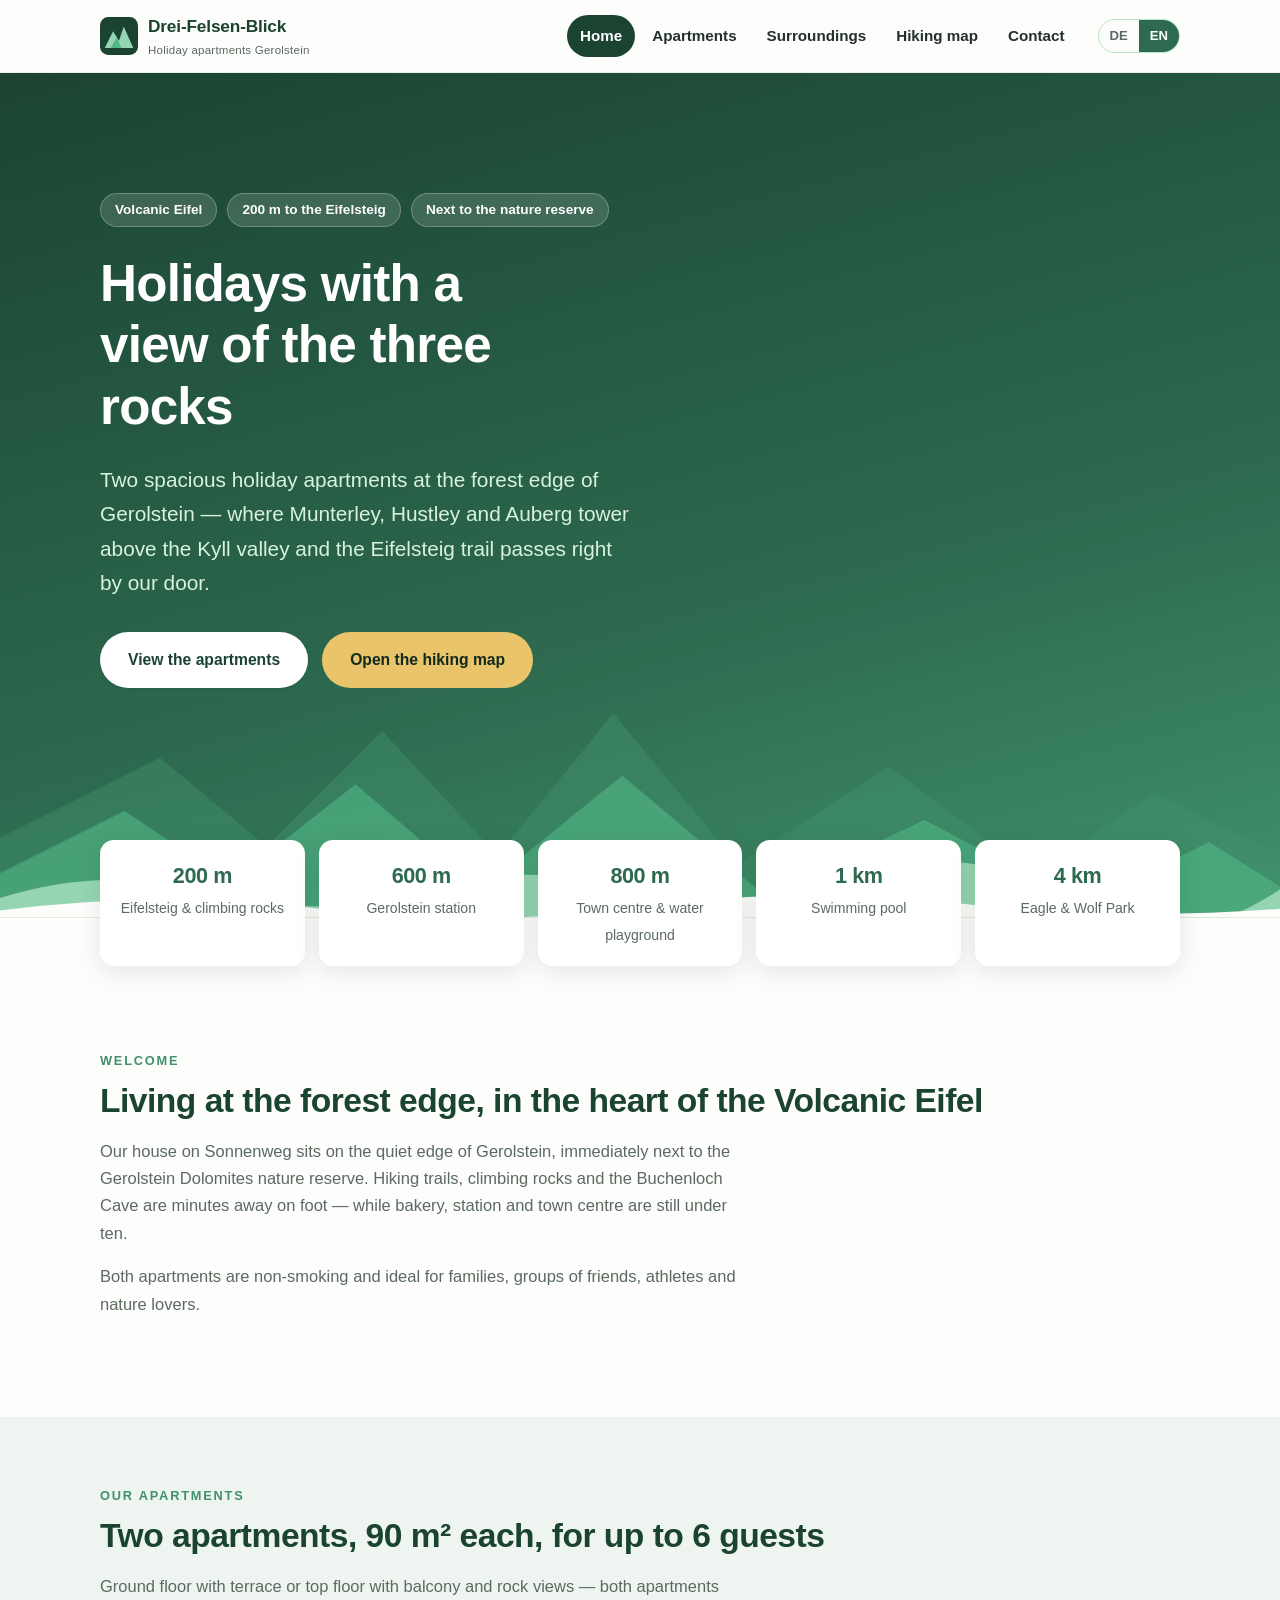
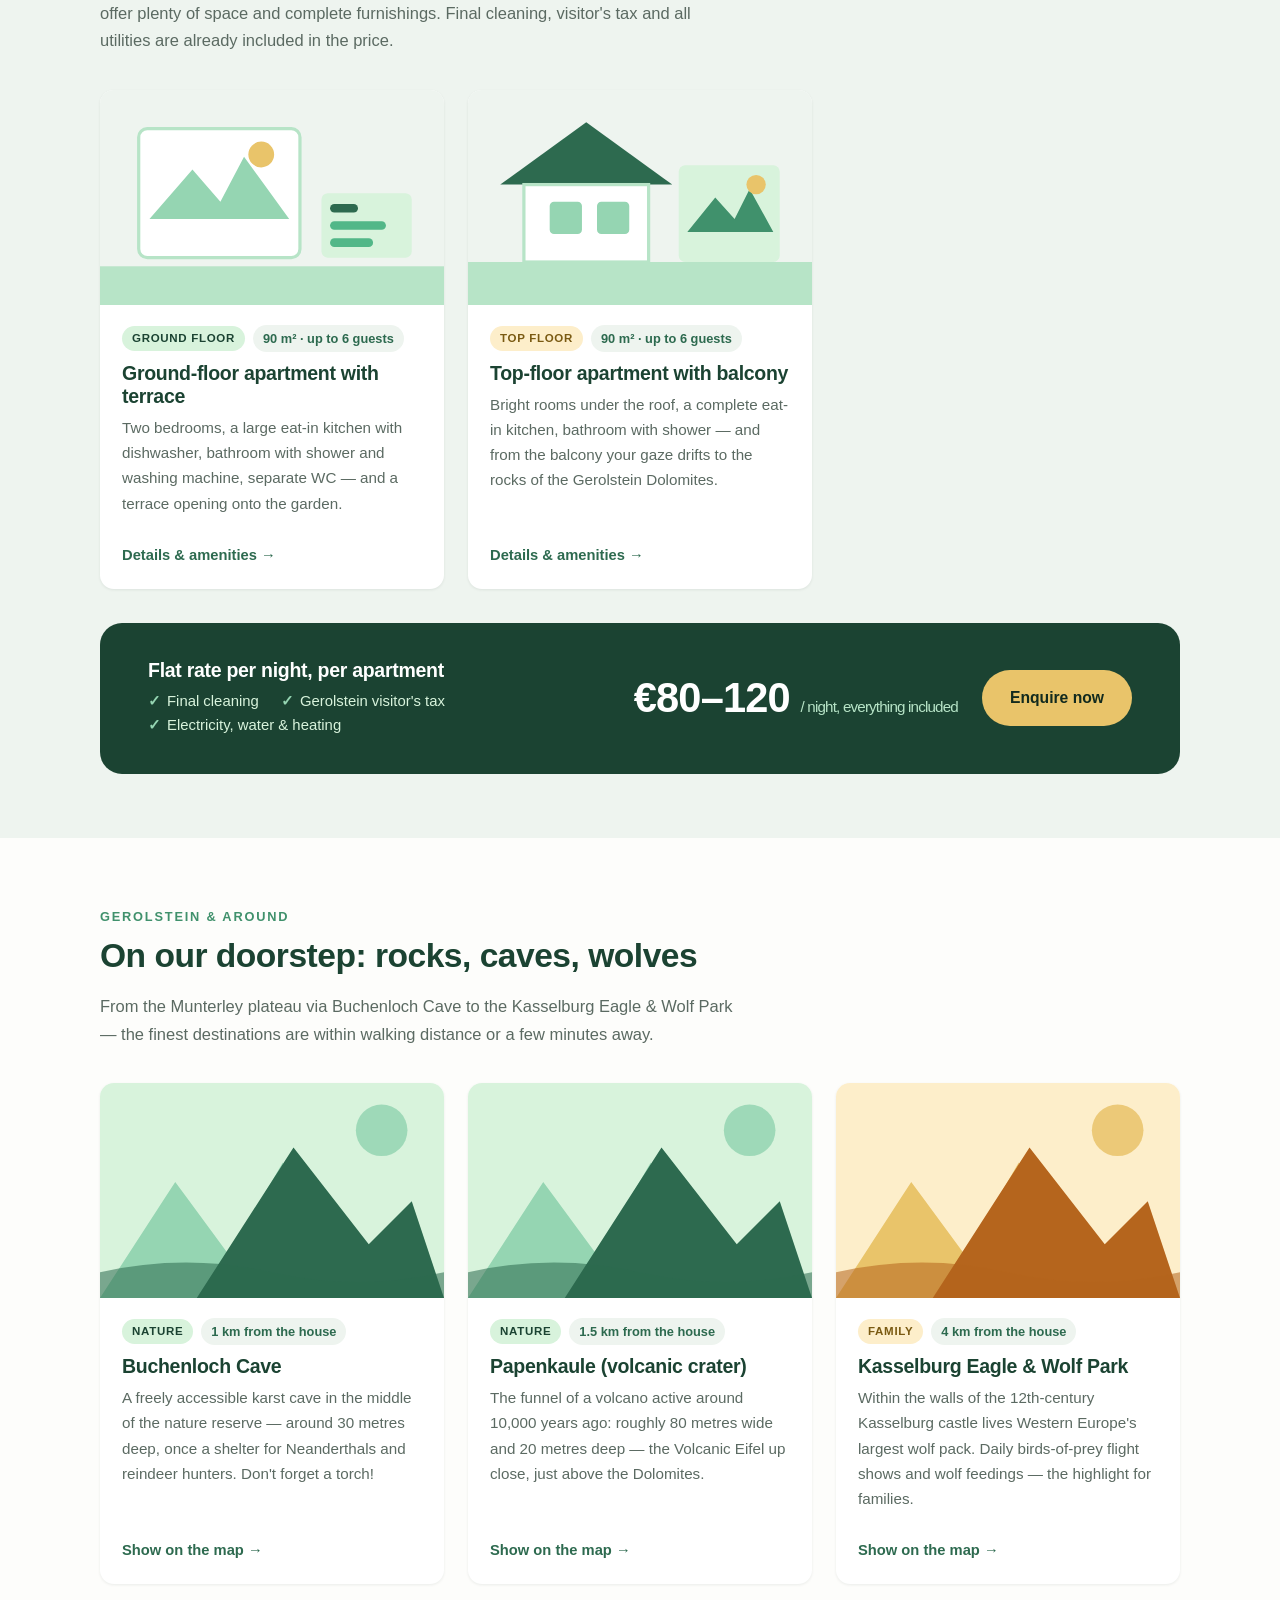
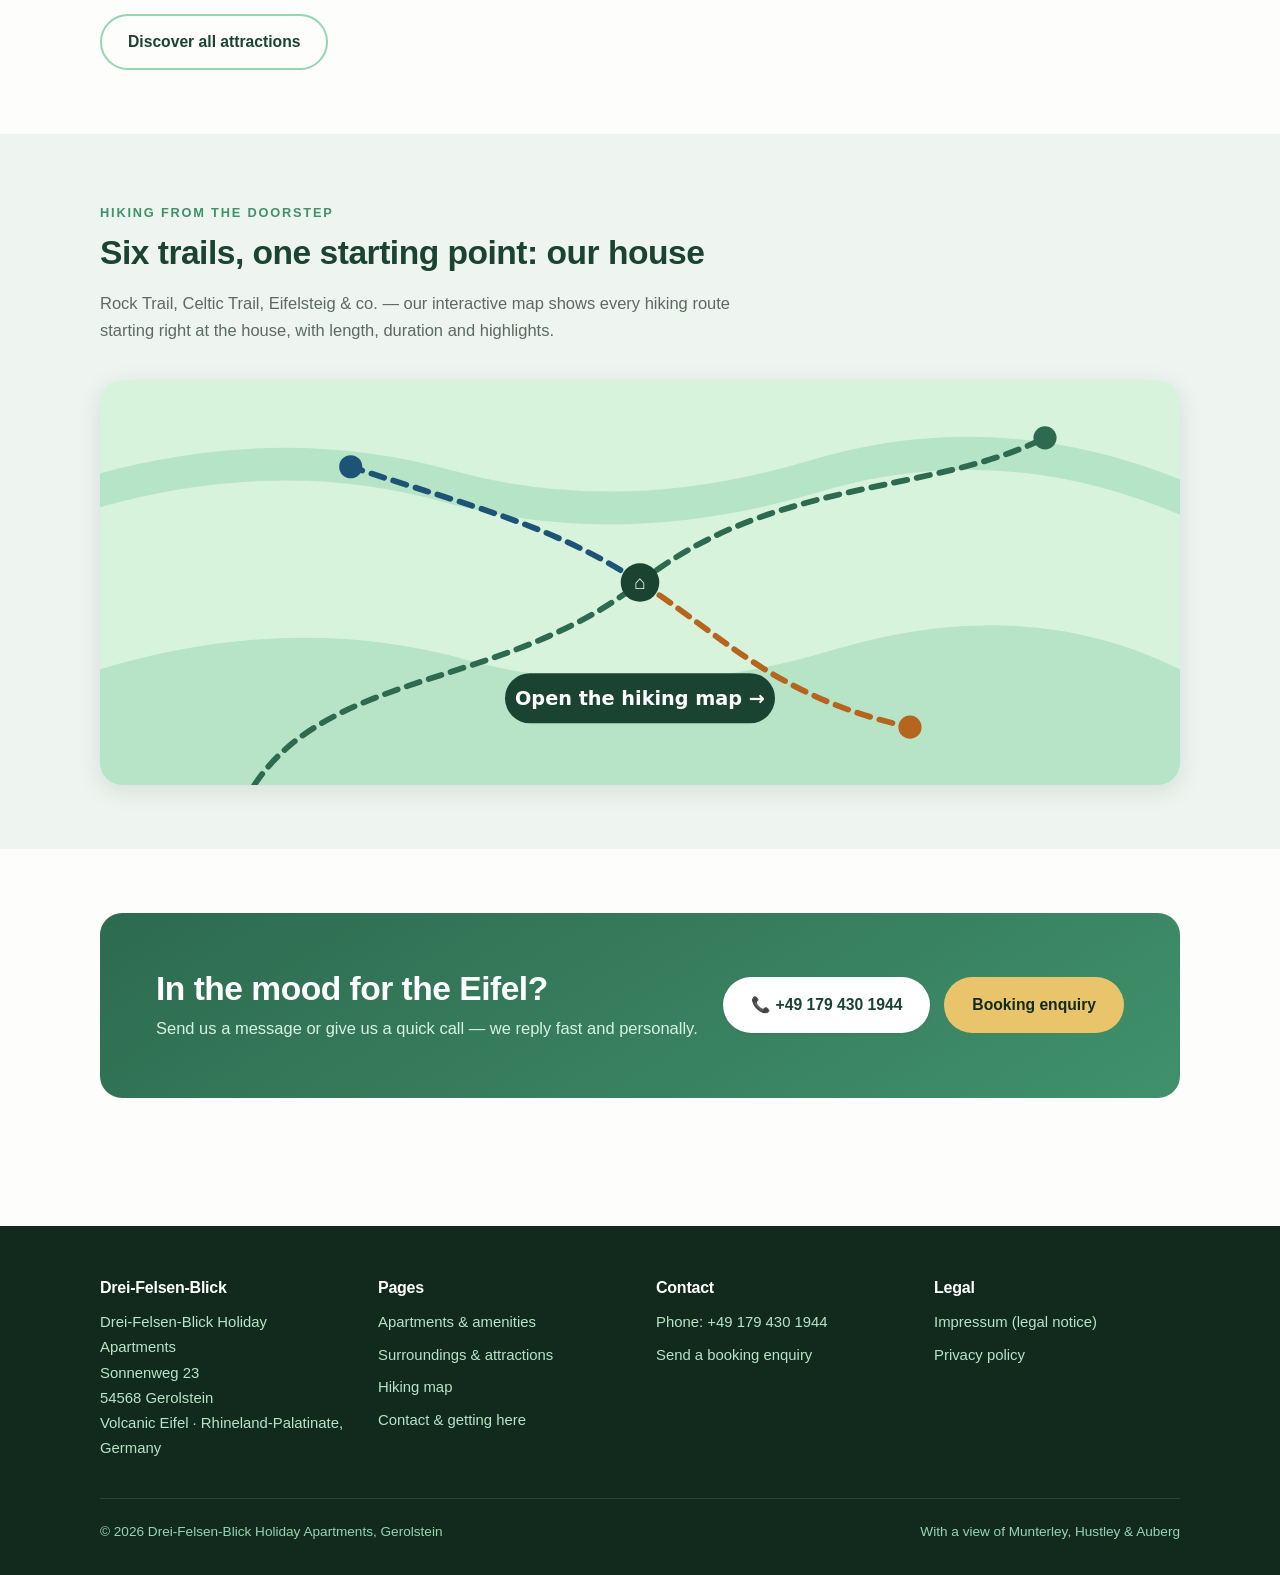
==== commit 12537700: "Move house marker to its real position at the Munterley rocks - House now sits directly at the Gerol" ====
--- a/en/index.html
+++ b/en/index.html
@@ -260,7 +260,7 @@
 <script src="../assets/js/data.js"></script>
 <script src="../assets/js/main.js"></script>
 <script>
-  renderAttractions("attraction-teaser", "hiking-map.html", ["dolomiten", "kasselburg", "buchenloch"], false);
+  renderAttractions("attraction-teaser", "hiking-map.html", ["buchenloch", "kasselburg", "papenkaule"], false);
 </script>
 </body>
 </html>
--- a/assets/css/style.css
+++ b/assets/css/style.css
@@ -348,6 +348,27 @@
 .card-media { aspect-ratio: 16 / 10; position: relative; overflow: hidden; }
 .card-media svg, .card-media img { width: 100%; height: 100%; object-fit: cover; }
 
+/* Echte Fotos (Wikimedia Commons) mit Bildnachweis-Chip */
+.card-media.has-photo img { animation: photo-in 0.4s ease; }
+@keyframes photo-in { from { opacity: 0; } to { opacity: 1; } }
+.img-credit {
+  position: absolute;
+  right: 6px;
+  bottom: 6px;
+  max-width: calc(100% - 12px);
+  overflow: hidden;
+  text-overflow: ellipsis;
+  white-space: nowrap;
+  background: rgba(18, 42, 30, 0.62);
+  color: #fff;
+  font-size: 0.62rem;
+  line-height: 1.4;
+  padding: 2px 8px;
+  border-radius: 999px;
+  text-decoration: none;
+}
+.img-credit:hover { color: #fff; background: rgba(18, 42, 30, 0.85); }
+
 .card-body { padding: 20px 22px 22px; display: flex; flex-direction: column; flex: 1; }
 .card-body h3 { margin-bottom: 0.35em; }
 .card-body p { color: var(--text-muted); font-size: 0.95rem; flex: 1; }
@@ -570,6 +591,32 @@
 .difficulty.leicht  { background: var(--forest-100); color: var(--forest-900); }
 .difficulty.mittel  { background: #fdeeca; color: #7a5a12; }
 
+/* Status: echter OSM-Verlauf geladen vs. schematischer Fallback */
+.geo-status {
+  display: inline-block;
+  padding: 1px 9px;
+  border-radius: 999px;
+  font-size: 0.75rem;
+  background: var(--sage-100);
+  color: var(--text-muted);
+}
+.geo-status.live { background: var(--forest-100); color: var(--forest-900); }
+
+/* Overlay-Schalter (Waymarked Trails) */
+.overlay-toggle {
+  display: flex;
+  gap: 9px;
+  align-items: center;
+  font-size: 0.88rem;
+  font-weight: 600;
+  color: var(--forest-900);
+  padding: 10px 16px;
+  background: #fff;
+  border-top: 1px solid var(--sage-100);
+  cursor: pointer;
+}
+.overlay-toggle input { width: 17px; height: 17px; accent-color: var(--forest-700); cursor: pointer; }
+
 /* Marker-Popups */
 .leaflet-popup-content-wrapper { border-radius: var(--radius-s); box-shadow: var(--shadow-m); }
 .leaflet-popup-content { font-family: var(--font-sans); font-size: 0.9rem; line-height: 1.5; }
